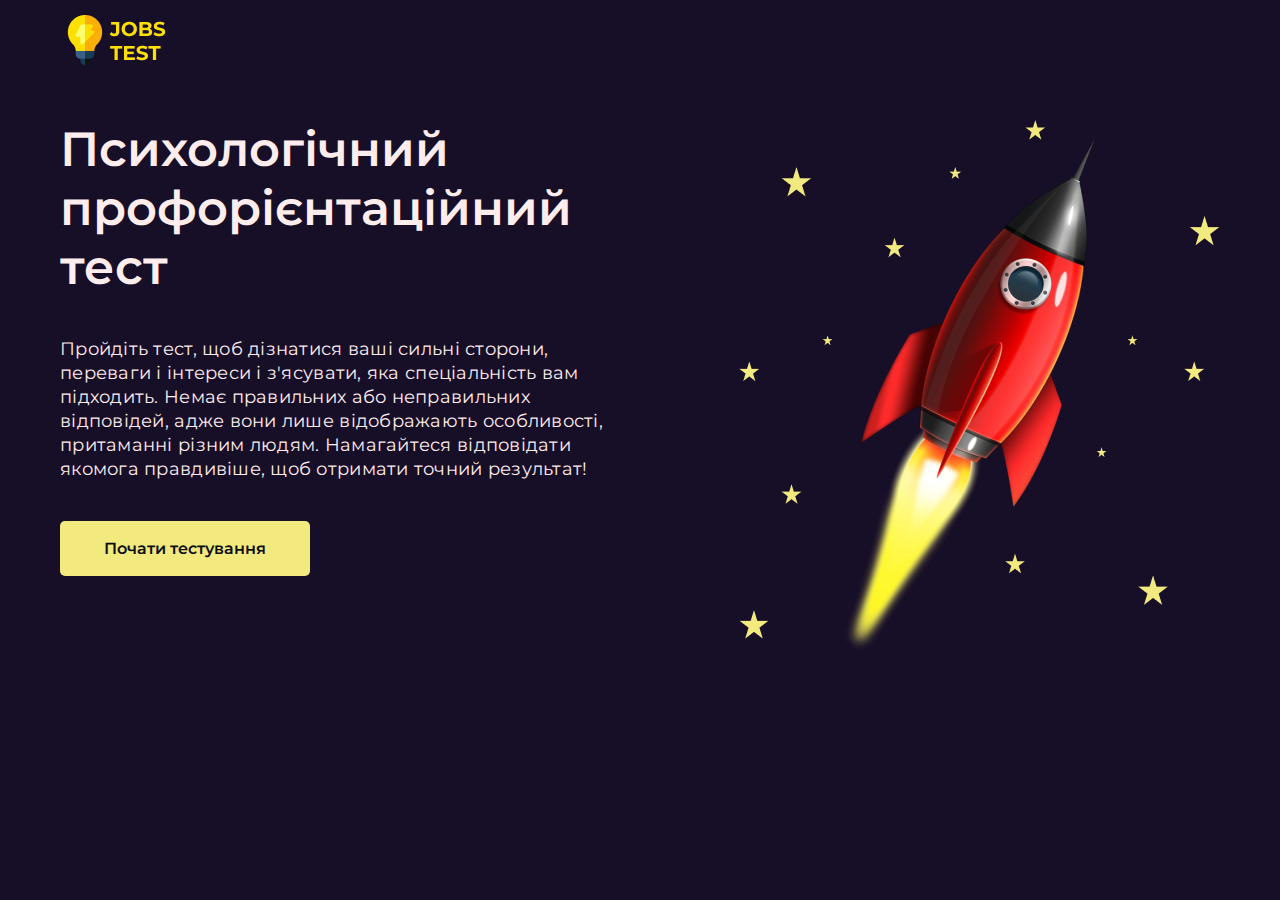
==== accets/index.html @ fcd76b3e "initial" ====
<!DOCTYPE html>
<html lang="en">
<head>
    <meta charset="UTF-8">
    <meta http-equiv="X-UA-Compatible" content="IE=edge">
    <meta name="viewport" content="width=device-width, initial-scale=1.0">
    <title>Jobs Test</title>
    <link href="https://fonts.googleapis.com/css2?family=Montserrat:wght@400;500;600&display=swap" rel="stylesheet">
    <link rel="stylesheet" href="/accets/css/styles.css">
</head>
<body>
    <div class="wrapper">
        <header class="header">
            <div class="header__container container">
                <div class="header__logo logo">
                    <a href="#" class="logo__image">
                        <img src="/accets/images/logo.png" alt="logo">
                    </a>
                </div>
            </div>
        </header>

        <main class="main">
            <div class="main__container container">
                <div class="main__describtion describ">
                    <div class="describ__content">
                        <div class="describ__heading heading">
                            Психологічний профорієнтаційний тест
                        </div>
                        <div class="describ__text">
                            Пройдіть тест, щоб дізнатися ваші сильні сторони, переваги і інтереси і з'ясувати, яка спеціальність вам підходить. Немає правильних або неправильних відповідей, адже вони лише відображають особливості, притаманні різним людям. 
                            Намагайтеся відповідати якомога правдивіше, щоб отримати точний результат!
                        </div>
                        <button class="describ__button btn">
                            Почати тестування
                        </button>
                    </div>
                    <div class="describ__parallax">
                        <div class="parallax__layer">
                            <img class="stars" src="/accets/images/stars.png" alt="stars">
                        </div>
                        <div class="parallax__layer">
                            <img class ="rocket" src="/accets/images/rocket.png" alt="rocket">
                        </div>
                    </div>
                </div>

                <!-- <div class="main__manual manual">
                    <div class="manual__name">
                        <img src="/accets/icons/question.svg" alt="?">
                        <div class="name">Як проходити тест?</div>
                    </div>
                    <div class="manual__points">
                        <div class="manual__point">
                            <img src="/accets/icons/adv1.svg" alt="advice1">
                            <p>Не намагайтесь справити своїми відповідями сприятливе враження</p>
                        </div>
                        <div class="manual__point">
                            <img src="/accets/icons/adv2.svg" alt="advice2">
                            <p>Не витрачайте час на роздуми. 
                                Відповідайте перше, що спадає на думку</p>
                        </div>
                    </div>
                </div> -->

            </div>
        </main>
    </div>
</body>
</html>
---- accets/css/styles.css ----
@import "null.css";

body{
    font-family: 'Montserrat', sans-serif;
    background-color: #170E28;
    color: #FFEDED;
}

.container{
    max-width: 1200px;
    margin: 0 auto;
    padding: 0 20px;
}
.header{
    height: 70px;
    padding: 15px 0;
}

.main { }
.main__container { }


.describ { 
    position: relative;
}
.describ__content { 
    max-width: 550px;
    margin-top: 50px;
}
.describ__content > *:not(:last-child){
    margin-bottom: 40px;
}
.describ__heading { }
.heading { 
    font-weight: 600;
    font-size: 48px;
    line-height: 59px;
}
.describ__text { 
    font-weight: 400;
    font-size: 18px;
    line-height: 24px;
    letter-spacing: 0.015em;
}
.describ__button { 
    background-color: #F2EA7E;
    font-weight: 600;
    font-size: 16px;
    color: #0D0D0D;
}
.btn { 
    width: 250px;
    height: 55px;
    border-radius: 5px;
    transition: all .3s;
}
.btn:hover{
    cursor: pointer;
    background-color: #F6F1A7;
}

/* .describ__parallax{
    animation-name: move;
} */
.parallax__layer{
    position: absolute;
    top: 0;
    right: 0;
    z-index: 100;
}
.parallax__layer img{
    object-fit: cover;
}
.main__manual { }
.manual { }
.manual__name { }
.name { }
.manual__points { 
    display: flex;
}
.manual__point { }

/* @keyframes move{
    0%{
        top: 0;
    }
    100%{
        top: 20px;
    }
} */
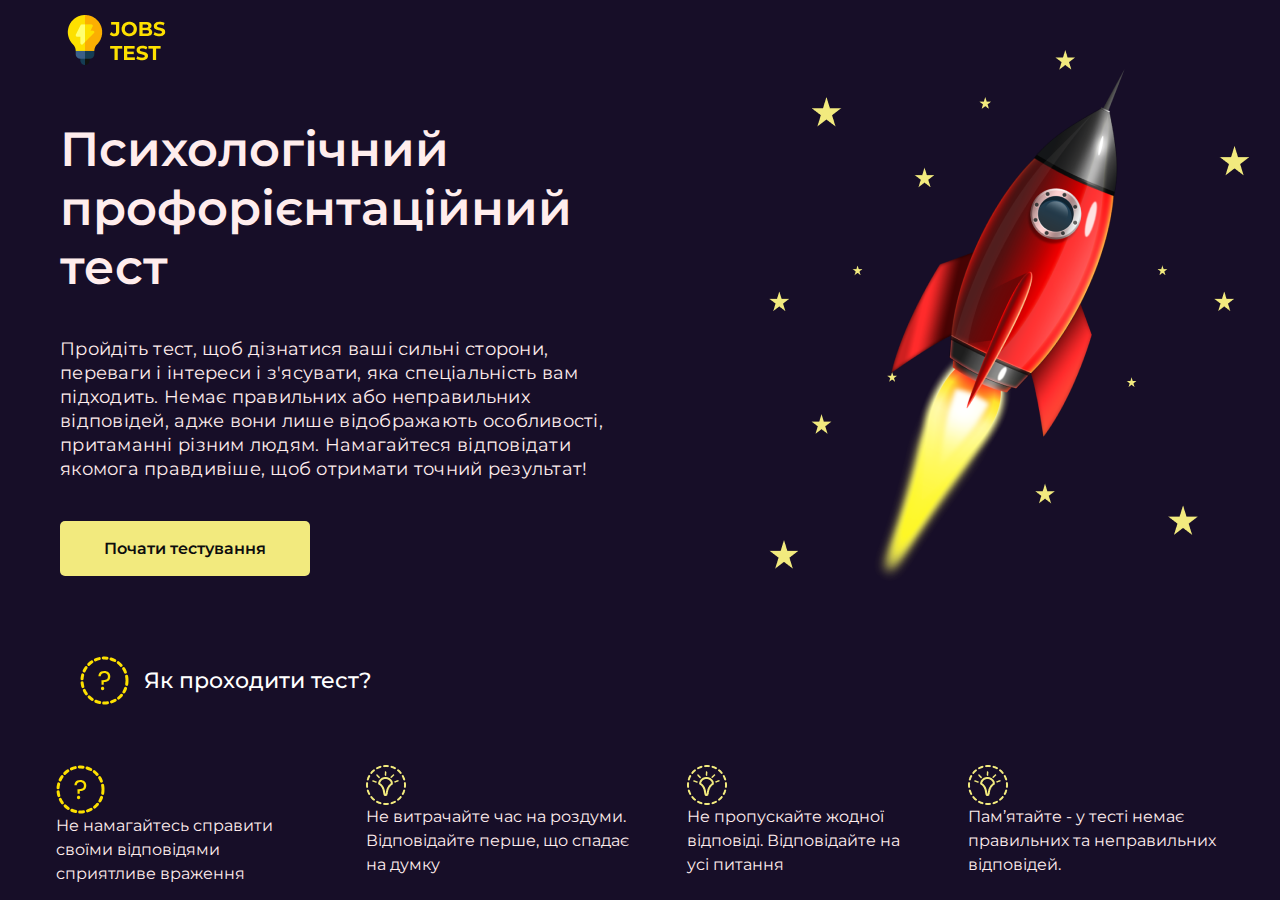
==== commit 1f48de73: "finished animation" ====
--- a/accets/index.html
+++ b/accets/index.html
@@ -45,23 +45,35 @@
                     </div>
                 </div>
 
-                <!-- <div class="main__manual manual">
-                    <div class="manual__name">
-                        <img src="/accets/icons/question.svg" alt="?">
-                        <div class="name">Як проходити тест?</div>
-                    </div>
-                    <div class="manual__points">
-                        <div class="manual__point">
-                            <img src="/accets/icons/adv1.svg" alt="advice1">
-                            <p>Не намагайтесь справити своїми відповідями сприятливе враження</p>
+                <div class="main__manual manual">
+                    <div class="manual__container container">
+                        <div class="manual__name">
+                            <img src="/accets/icons/question.svg" alt="?">
+                            <div class="name">Як проходити тест?</div>
                         </div>
-                        <div class="manual__point">
-                            <img src="/accets/icons/adv2.svg" alt="advice2">
-                            <p>Не витрачайте час на роздуми. 
-                                Відповідайте перше, що спадає на думку</p>
+                        <div class="manual__points">
+                            <div class="manual__point">
+                                <img src="/accets/icons/question.svg" alt="advice1">
+                                <p>Не намагайтесь справити своїми відповідями сприятливе враження</p>
+                            </div>
+                            <div class="manual__point">
+                                <img src="/accets/icons/adv2.png" alt="advice2">
+                                <p>Не витрачайте час на роздуми. 
+                                    Відповідайте перше, що спадає на думку</p>
+                            </div>
+                            <div class="manual__point">
+                                <img src="/accets/icons/adv2.png" alt="advice2">
+                                <p>Не пропускайте жодної відповіді. 
+                                    Відповідайте на усі питання</p>
+                            </div>
+                            <div class="manual__point">
+                                <img src="/accets/icons/adv2.png" alt="advice2">
+                                <p>Пам’ятайте - у тесті немає правильних 
+                                    та неправильних відповідей.</p>
+                            </div>
                         </div>
                     </div>
-                </div> -->
+                </div>
 
             </div>
         </main>
--- a/accets/css/styles.css
+++ b/accets/css/styles.css
@@ -21,7 +21,8 @@
 
 
 .describ { 
-    position: relative;
+    /* position: relative; */
+    display: flex;
 }
 .describ__content { 
     max-width: 550px;
@@ -59,32 +60,83 @@
     background-color: #F6F1A7;
 }
 
-/* .describ__parallax{
-    animation-name: move;
-} */
+.describ__parallax{
+   
+}
 .parallax__layer{
-    position: absolute;
-    top: 0;
-    right: 0;
-    z-index: 100;
+    
 }
 .parallax__layer img{
+    position: absolute;
+    top: 50px;
+    right: 30px;
     object-fit: cover;
 }
+.stars{
+    animation-name: move;
+    animation-duration: 3s;
+    animation-timing-function: ease;
+    animation-iteration-count: infinite;
+    animation-direction: alternate;
+}
+.rocket{
+    animation-name: fly;
+    animation-duration: 3s;
+    animation-timing-function: ease;
+    animation-iteration-count: infinite;
+    animation-direction: alternate;
+    /* animation-delay: 2s; */
+}
 .main__manual { }
-.manual { }
-.manual__name { }
-.name { }
+.manual { 
+    margin-top: 80px;
+    margin-bottom: 60px;
+}
+.manual__name { 
+    display: flex;
+    align-items: center;
+    margin-bottom: 60px;
+}
+.manual__name > * {
+    margin-right: 15px;
+}
+.name { 
+    font-weight: 500;
+    font-size: 22px;
+    line-height: 27px;
+    color: white;
+}
 .manual__points { 
     display: flex;
+    margin: 0 -48px;
 }
-.manual__point { }
+.manual__point { 
+    margin: 0 24px;
+}
 
-/* @keyframes move{
+@keyframes move{
     0%{
-        top: 0;
+        right: 30px;
+        top: 50px;
     }
     100%{
-        top: 20px;
+        right: 40px;
+        top: 60px;
     }
-} */+}
+@keyframes fly{
+    0%{
+        top: 40px;
+        right: 20px;
+    }
+    100%{
+        top: 0px;
+        right: 10px ;
+    }
+}
+
+@media screen and (max-width: 1090px){
+    .parallax__layer{
+        z-index: -1;
+    }
+}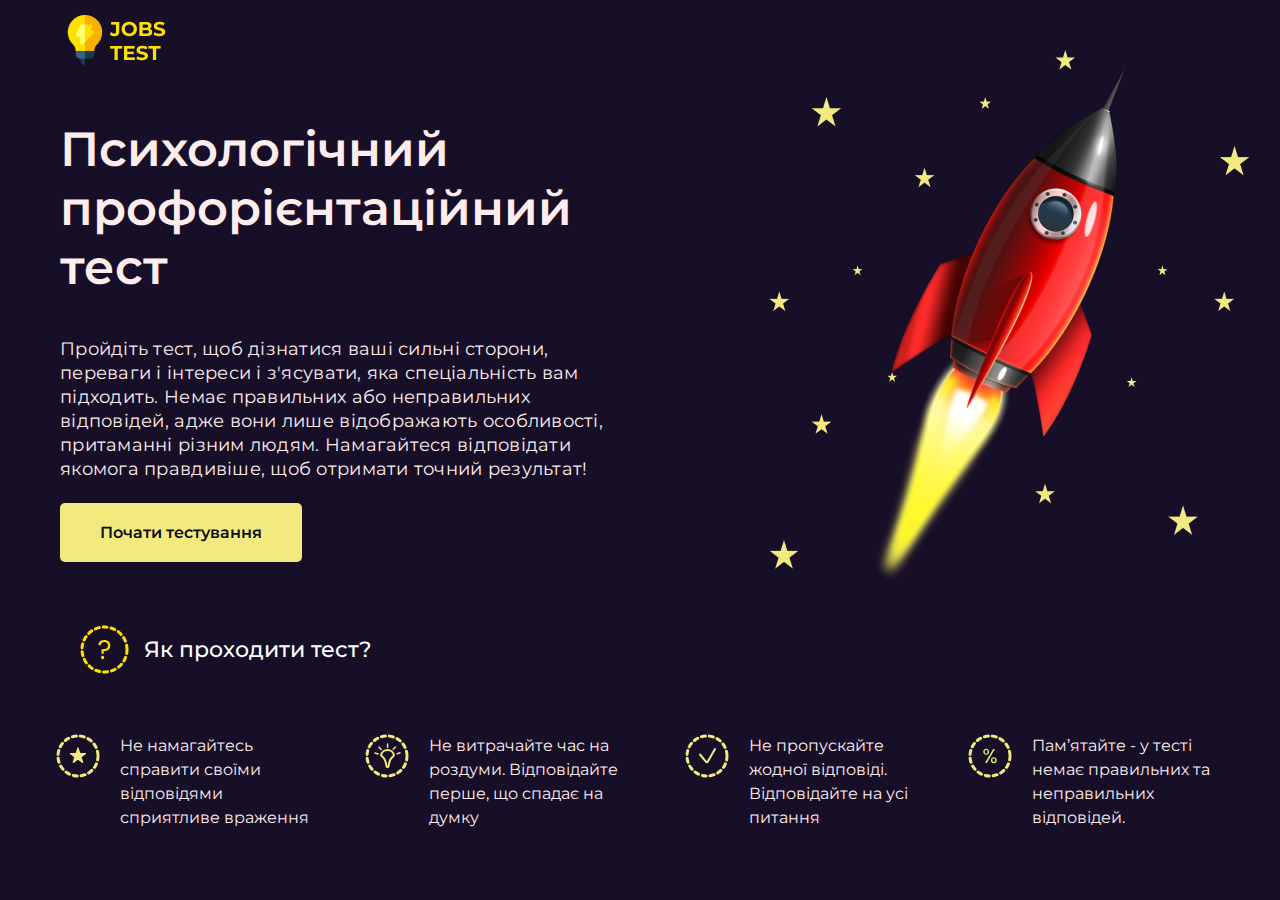
==== commit 0515665f: "finished main page" ====
--- a/accets/index.html
+++ b/accets/index.html
@@ -13,7 +13,7 @@
         <header class="header">
             <div class="header__container container">
                 <div class="header__logo logo">
-                    <a href="#" class="logo__image">
+                    <a href="index.html" class="logo__image">
                         <img src="/accets/images/logo.png" alt="logo">
                     </a>
                 </div>
@@ -31,9 +31,9 @@
                             Пройдіть тест, щоб дізнатися ваші сильні сторони, переваги і інтереси і з'ясувати, яка спеціальність вам підходить. Немає правильних або неправильних відповідей, адже вони лише відображають особливості, притаманні різним людям. 
                             Намагайтеся відповідати якомога правдивіше, щоб отримати точний результат!
                         </div>
-                        <button class="describ__button btn">
+                        <a href="test.html" class="describ__button btn">
                             Почати тестування
-                        </button>
+                        </a>
                     </div>
                     <div class="describ__parallax">
                         <div class="parallax__layer">
@@ -53,21 +53,21 @@
                         </div>
                         <div class="manual__points">
                             <div class="manual__point">
-                                <img src="/accets/icons/question.svg" alt="advice1">
+                                <img src="/accets/icons/advc1.svg" alt="advice1">
                                 <p>Не намагайтесь справити своїми відповідями сприятливе враження</p>
                             </div>
                             <div class="manual__point">
-                                <img src="/accets/icons/adv2.png" alt="advice2">
+                                <img src="/accets/icons/advc2.svg" alt="advice2">
                                 <p>Не витрачайте час на роздуми. 
                                     Відповідайте перше, що спадає на думку</p>
                             </div>
                             <div class="manual__point">
-                                <img src="/accets/icons/adv2.png" alt="advice2">
+                                <img src="/accets/icons/advc3.svg" alt="advice3">
                                 <p>Не пропускайте жодної відповіді. 
                                     Відповідайте на усі питання</p>
                             </div>
                             <div class="manual__point">
-                                <img src="/accets/icons/adv2.png" alt="advice2">
+                                <img src="/accets/icons/advc4.svg" alt="advice4">
                                 <p>Пам’ятайте - у тесті немає правильних 
                                     та неправильних відповідей.</p>
                             </div>
--- a/accets/css/styles.css
+++ b/accets/css/styles.css
@@ -44,10 +44,12 @@
     letter-spacing: 0.015em;
 }
 .describ__button { 
+    text-decoration: none;
     background-color: #F2EA7E;
     font-weight: 600;
     font-size: 16px;
     color: #0D0D0D;
+    padding: 20px 40px;
 }
 .btn { 
     width: 250px;
@@ -112,6 +114,11 @@
 }
 .manual__point { 
     margin: 0 24px;
+    display: flex;
+    align-items:flex-start;
+}
+.manual__point img{
+    margin-right: 20px;
 }
 
 @keyframes move{
